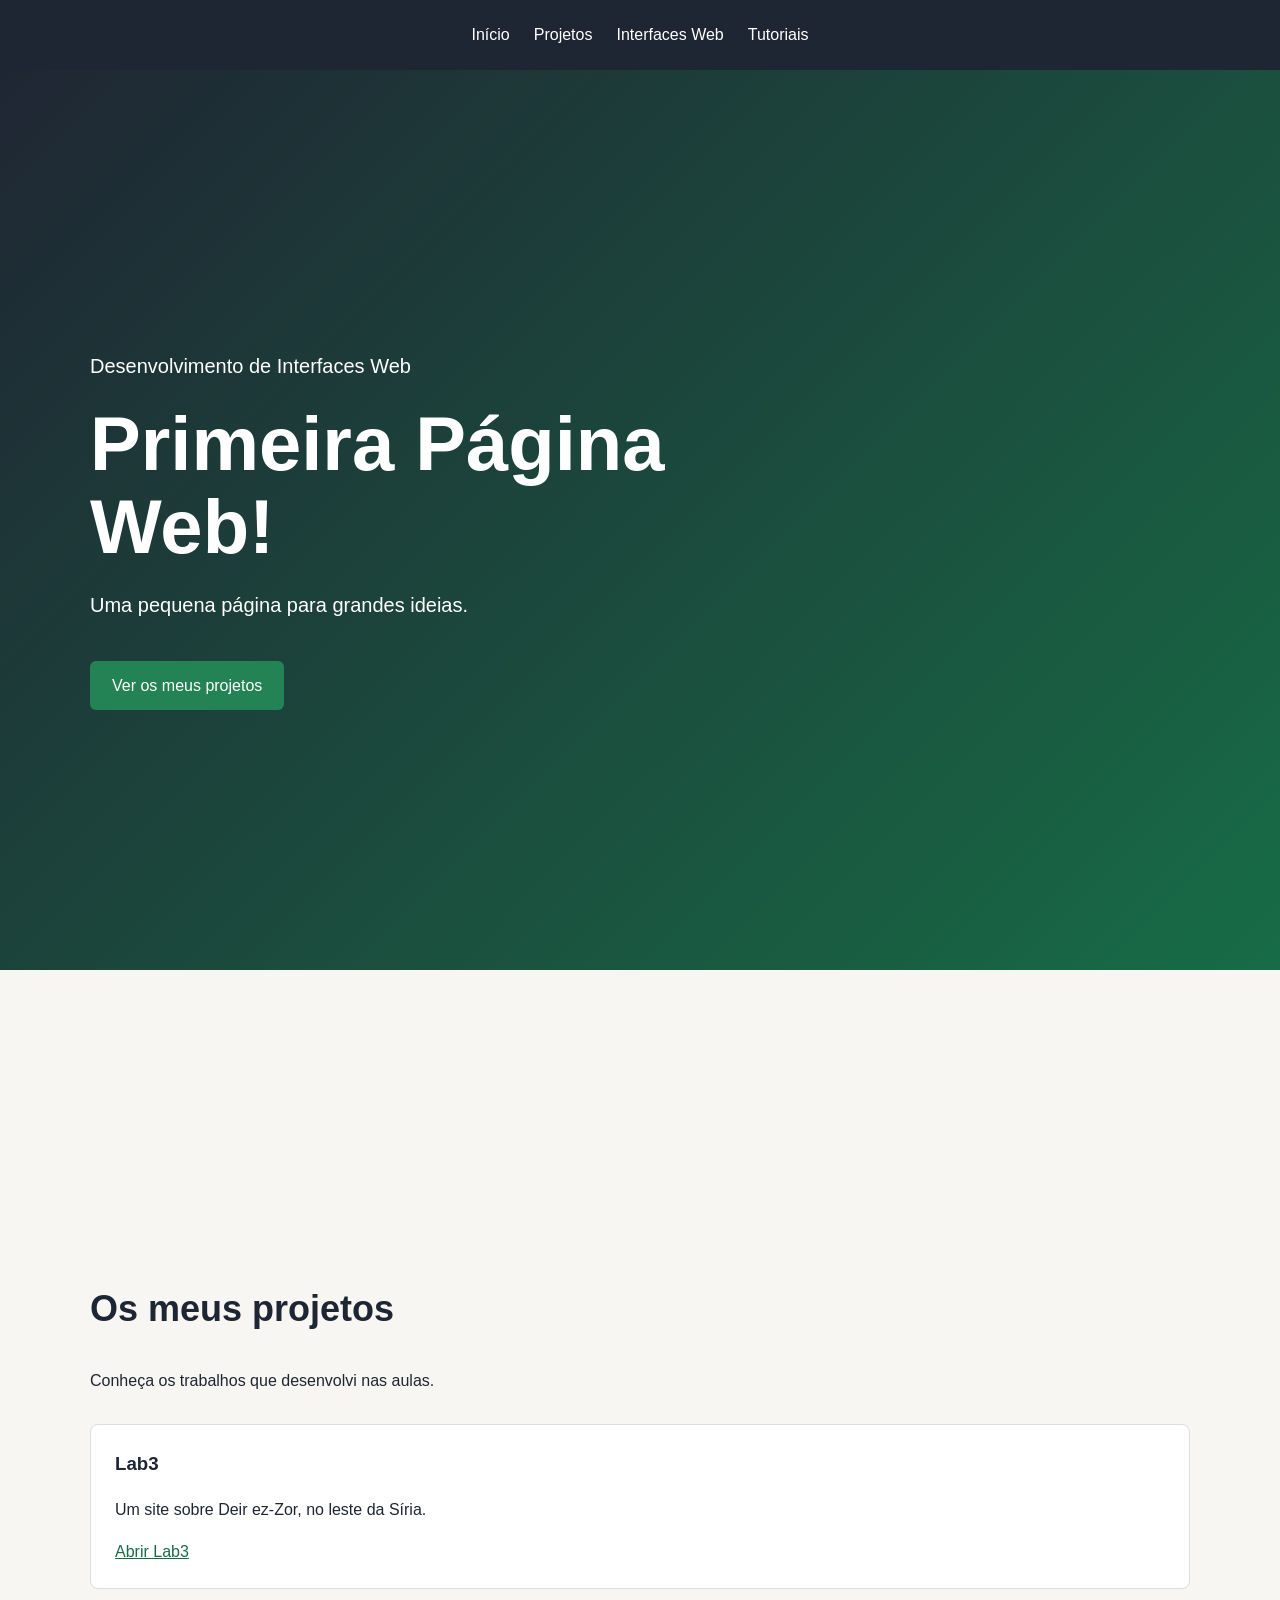
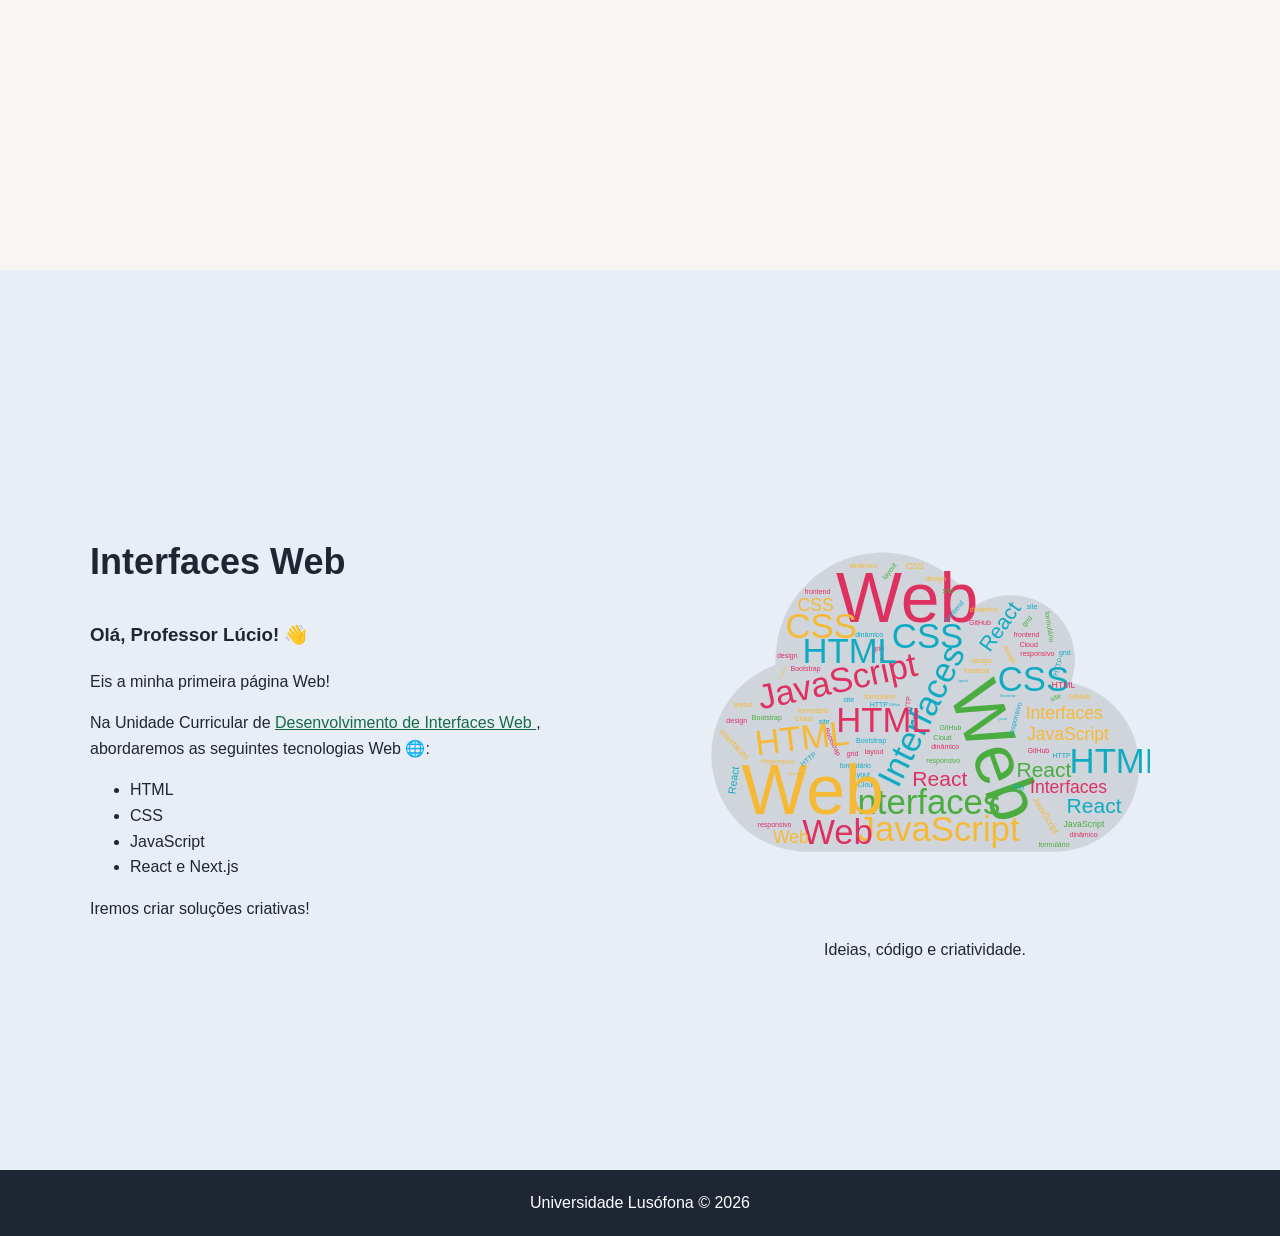
==== index.html @ bdce7a9e "lab3" ====
<!doctype html>
<html lang="pt">
  <head>
    <meta charset="utf-8" />
    <meta name="viewport" content="width=device-width, initial-scale=1" />
    <title>Primeira Página Web</title>
    <link rel="stylesheet" href="styles.css" />
  </head>

  <body>
    <header>
      <nav aria-label="Menu principal">
        <ul>
          <li><a href="#inicio">Início</a></li>
          <li><a href="#projetos">Projetos</a></li>
          <li><a href="#cadeira">Interfaces Web</a></li>
          <li><a href="tutoriais.html">Tutoriais</a></li>
        </ul>
      </nav>
    </header>

    <main>
      <section id="inicio">
        <div class="hero-conteudo">
          <p>Desenvolvimento de Interfaces Web</p>
          <h1>Primeira Página Web!</h1>
          <p>Uma pequena página para grandes ideias.</p>
          <a class="botao" href="#projetos">Ver os meus projetos</a>
        </div>
      </section>

      <section id="projetos">
        <div class="container">
          <h2>Os meus projetos</h2>
          <p>Conheça os trabalhos que desenvolvi nas aulas.</p>

          <div class="projetos-lista">
            <article class="projeto">
              <h3>Lab3</h3>
              <p>Um site sobre Deir ez-Zor, no leste da Síria.</p>
              <a href="lab3/index.html">Abrir Lab3</a>
            </article>
          </div>
        </div>
      </section>

      <section id="cadeira">
        <div class="container disciplina">
          <div class="disciplina-texto">
            <h2>Interfaces Web</h2>
            <h3>Olá, Professor Lúcio! 👋</h3>
            <p>Eis a minha primeira página Web!</p>
            <p>
              Na Unidade Curricular de
              <a
                href="https://moodle.ensinolusofona.pt/course/view.php?id=11232"
              >
                Desenvolvimento de Interfaces Web </a
              >, abordaremos as seguintes tecnologias Web &#127760;:
            </p>
            <ul>
              <li>HTML</li>
              <li>CSS</li>
              <li>JavaScript</li>
              <li>React e Next.js</li>
            </ul>
            <p>Iremos criar soluções criativas!</p>
          </div>

          <figure>
            <img src="images/diw.svg" alt="Desenvolvimento de Interfaces Web" />
            <figcaption>Ideias, código e criatividade.</figcaption>
          </figure>
        </div>
      </section>
    </main>

    <footer>
      <p>Universidade Lusófona © 2026</p>
    </footer>
  </body>
</html>
---- styles.css ----
* {
  box-sizing: border-box;
}

html {
  scroll-behavior: smooth;
}

body {
  margin: 0;
  font-family: Arial, sans-serif;
  line-height: 1.6;
  color: #1f2633;
  background-color: #f7f6f2;
}

header {
  position: sticky;
  top: 0;
  z-index: 1;
  min-height: 70px;
  display: flex;
  align-items: center;
  justify-content: center;
  background-color: #1f2633;
  color: #fff;
}

nav ul {
  display: flex;
  flex-wrap: wrap;
  justify-content: center;
  gap: 24px;
  margin: 0;
  padding: 15px;
  list-style: none;
}

nav a {
  color: inherit;
  text-decoration: none;
}

section {
  height: 100vh;
  scroll-margin-top: 70px;
}

.container {
  width: min(100% - 40px, 1100px);
  margin: 0 auto;
}

#inicio {
  display: flex;
  align-items: center;
  padding: 40px;
  color: #fff;
  background-color: #1f2633;
  background-image: linear-gradient(135deg, #1f2633, #176c46);
  background-position: center;
  background-size: cover;
  background-repeat: no-repeat;
}

.hero-conteudo {
  width: min(100%, 1100px);
  margin: 0 auto;
}

.hero-conteudo h1 {
  max-width: 750px;
  margin: 10px 0;
  font-size: clamp(40px, 7vw, 76px);
  line-height: 1.1;
}

footer p {
  margin: 0;
}

.hero-conteudo p {
  font-size: 20px;
}

.botao {
  display: inline-block;
  margin-top: 20px;
  padding: 12px 22px;
  color: #fff;
  background-color: #238355;
  text-decoration: none;
  border-radius: 6px;
}

#projetos {
  display: flex;
  align-items: center;
  background-color: #f7f6f2;
}

#projetos h2,
#cadeira h2 {
  font-size: 36px;
}

.projetos-lista {
  display: flex;
  gap: 20px;
  margin-top: 30px;
}

.projeto {
  flex: 1;
  padding: 24px;
  background-color: #fff;
  border: 1px solid #ddd;
  border-radius: 8px;
}

.projeto h3 {
  margin-top: 0;
}

.projeto a,
.disciplina a {
  color: #176c46;
}

#cadeira {
  display: flex;
  align-items: center;
  background-color: #e8eef5;
}

.disciplina {
  display: flex;
  align-items: center;
  gap: 40px;
}

.disciplina-texto,
.disciplina figure {
  flex: 1;
}

.disciplina figure {
  margin: 0;
  text-align: center;
}

.disciplina img {
  display: block;
  width: 100%;
  max-height: 450px;
  object-fit: contain;
}

.disciplina figcaption {
  margin-top: 10px;
}

footer {
  padding: 20px;
  color: #fff;
  background-color: #1f2633;
  text-align: center;
}

@media (width <= 720px) {
  #projetos,
  #cadeira {
    height: auto;
    min-height: 100vh;
    padding: 50px 0;
  }

  .projetos-lista,
  .disciplina {
    flex-direction: column;
  }

  .projeto {
    width: 100%;
  }

  #inicio {
    padding: 25px;
  }
}
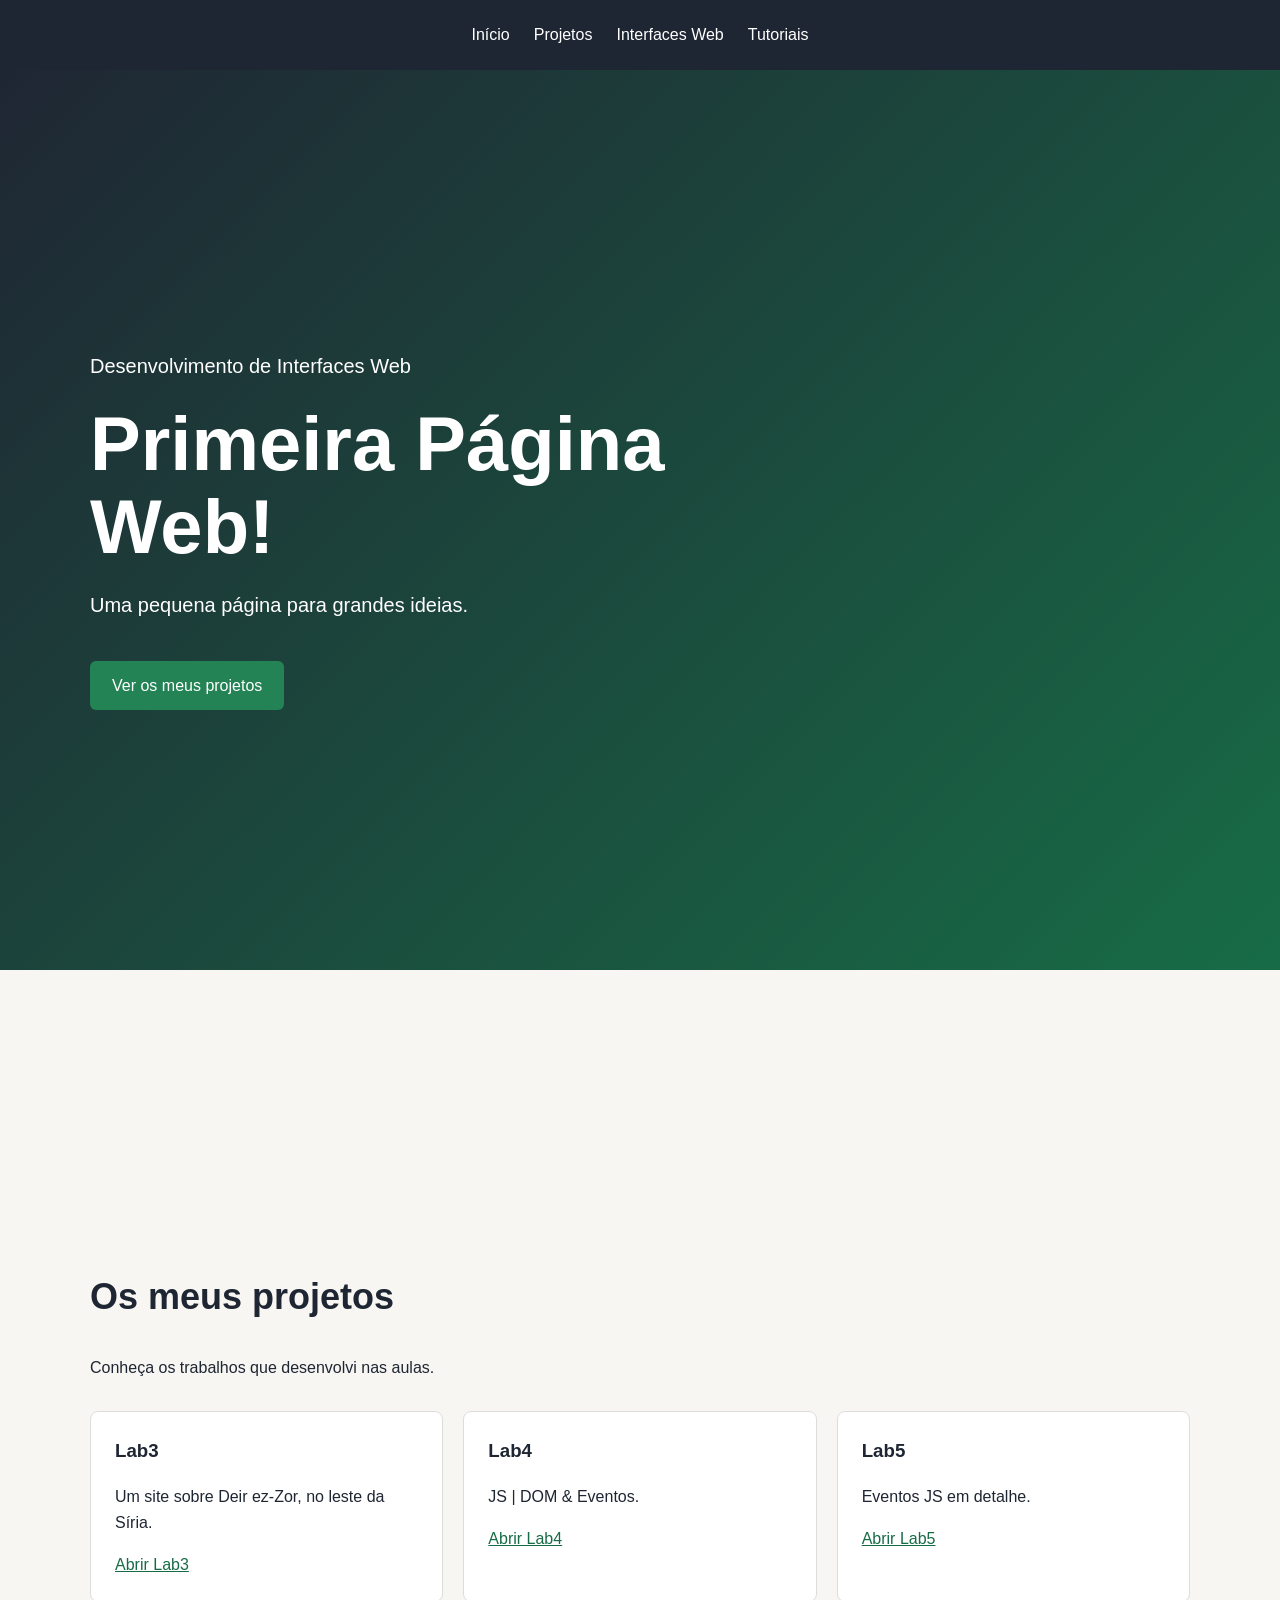
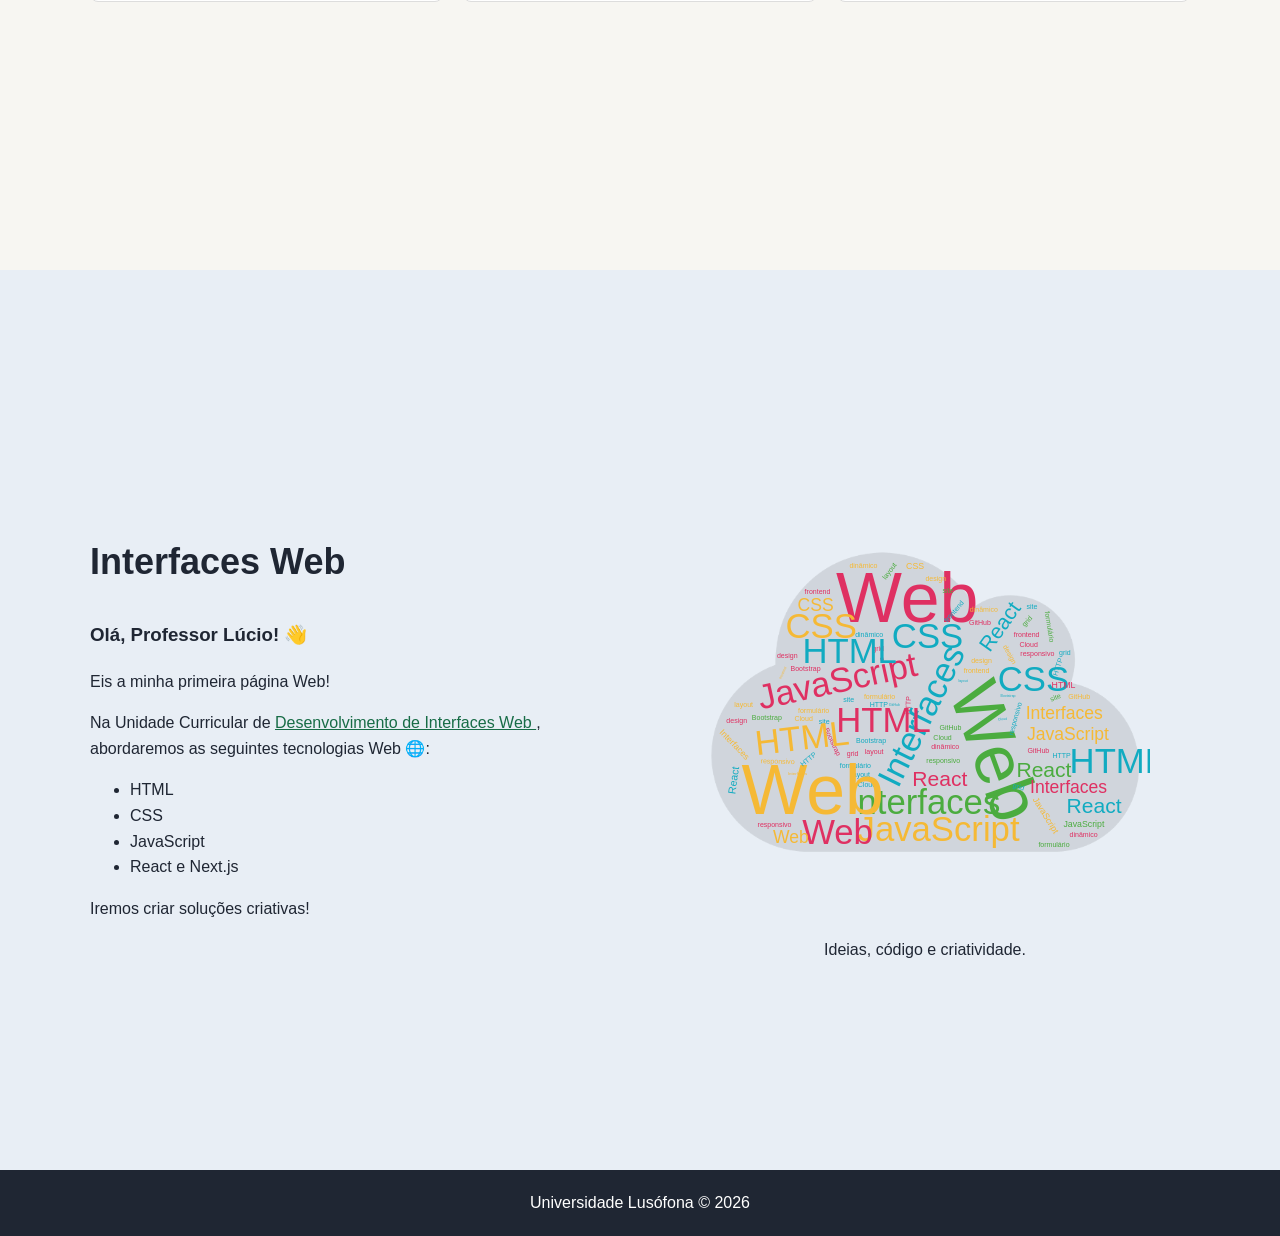
==== commit ea246ebe: "lab4andlab5" ====
--- a/index.html
+++ b/index.html
@@ -40,6 +40,18 @@
               <p>Um site sobre Deir ez-Zor, no leste da Síria.</p>
               <a href="lab3/index.html">Abrir Lab3</a>
             </article>
+
+            <article class="projeto">
+              <h3>Lab4</h3>
+              <p>JS | DOM &amp; Eventos.</p>
+              <a href="lab4/index.html">Abrir Lab4</a>
+            </article>
+
+            <article class="projeto">
+              <h3>Lab5</h3>
+              <p>Eventos JS em detalhe.</p>
+              <a href="lab5/index.html">Abrir Lab5</a>
+            </article>
           </div>
         </div>
       </section>
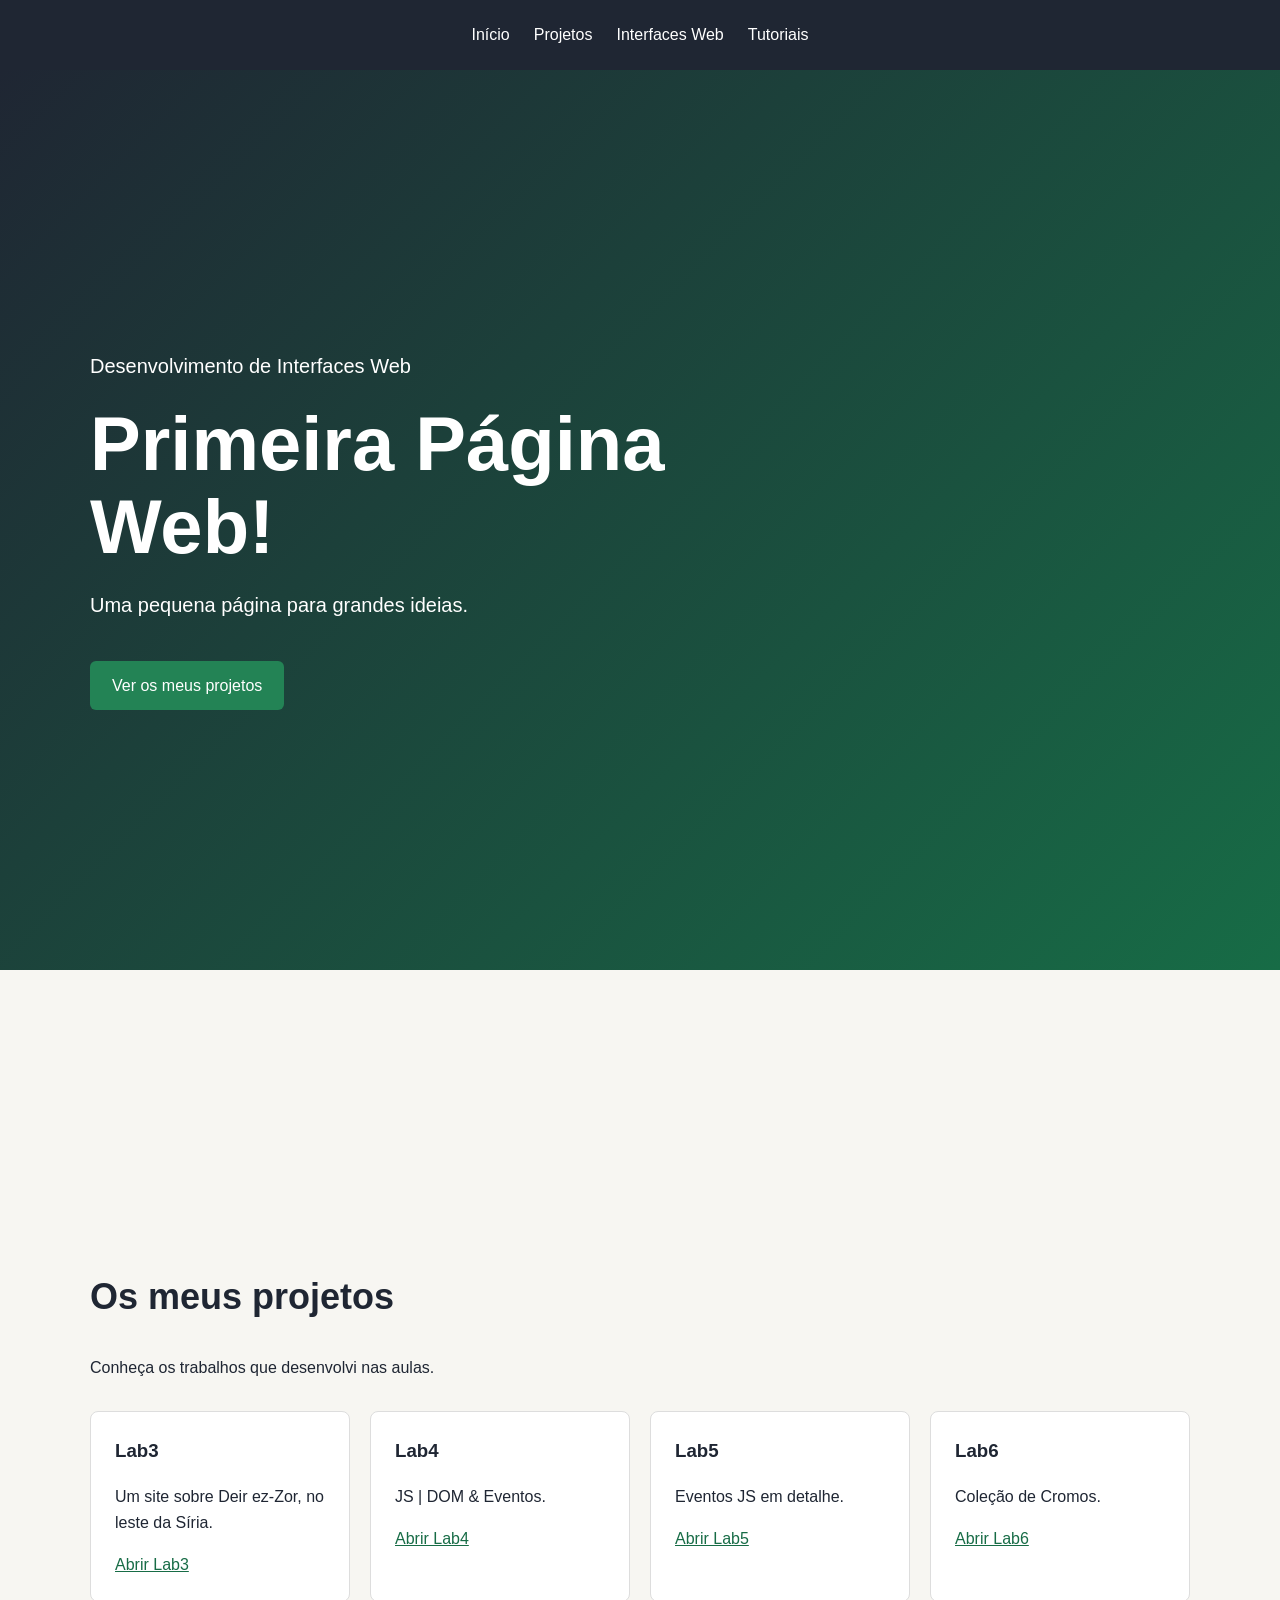
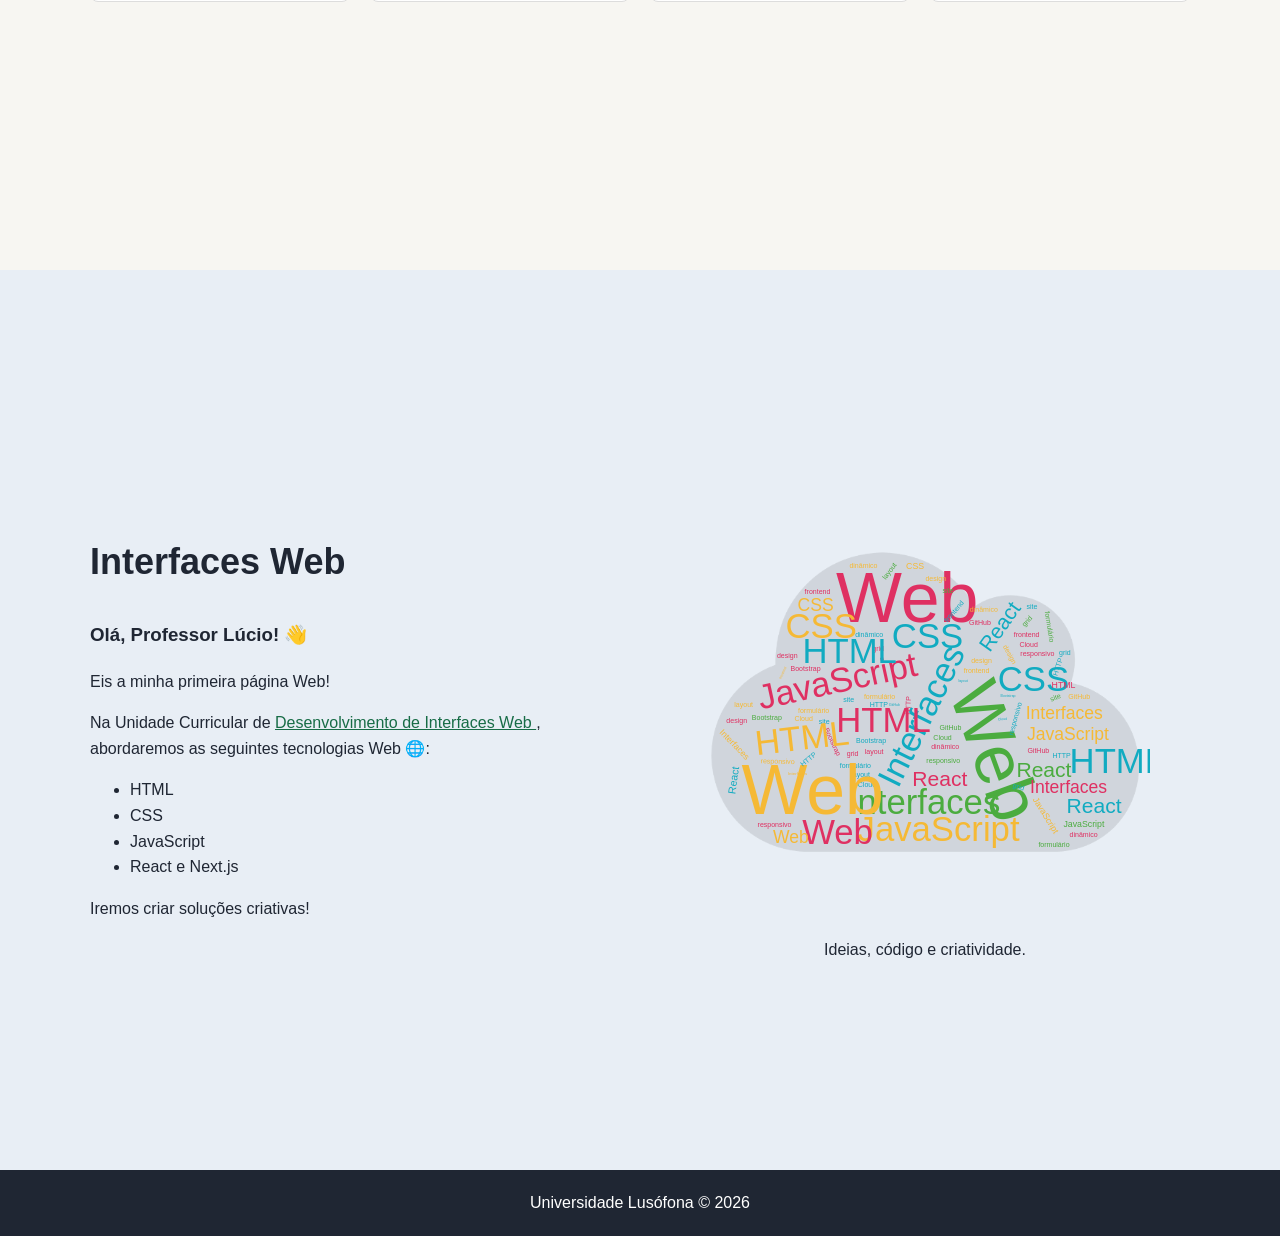
==== commit c89f0dea: "Fix HTML validation and remove unused variable" ====
--- a/index.html
+++ b/index.html
@@ -52,6 +52,12 @@
               <p>Eventos JS em detalhe.</p>
               <a href="lab5/index.html">Abrir Lab5</a>
             </article>
+
+            <article class="projeto">
+              <h3>Lab6</h3>
+              <p>Coleção de Cromos.</p>
+              <a href="lab6/index.html">Abrir Lab6</a>
+            </article>
           </div>
         </div>
       </section>
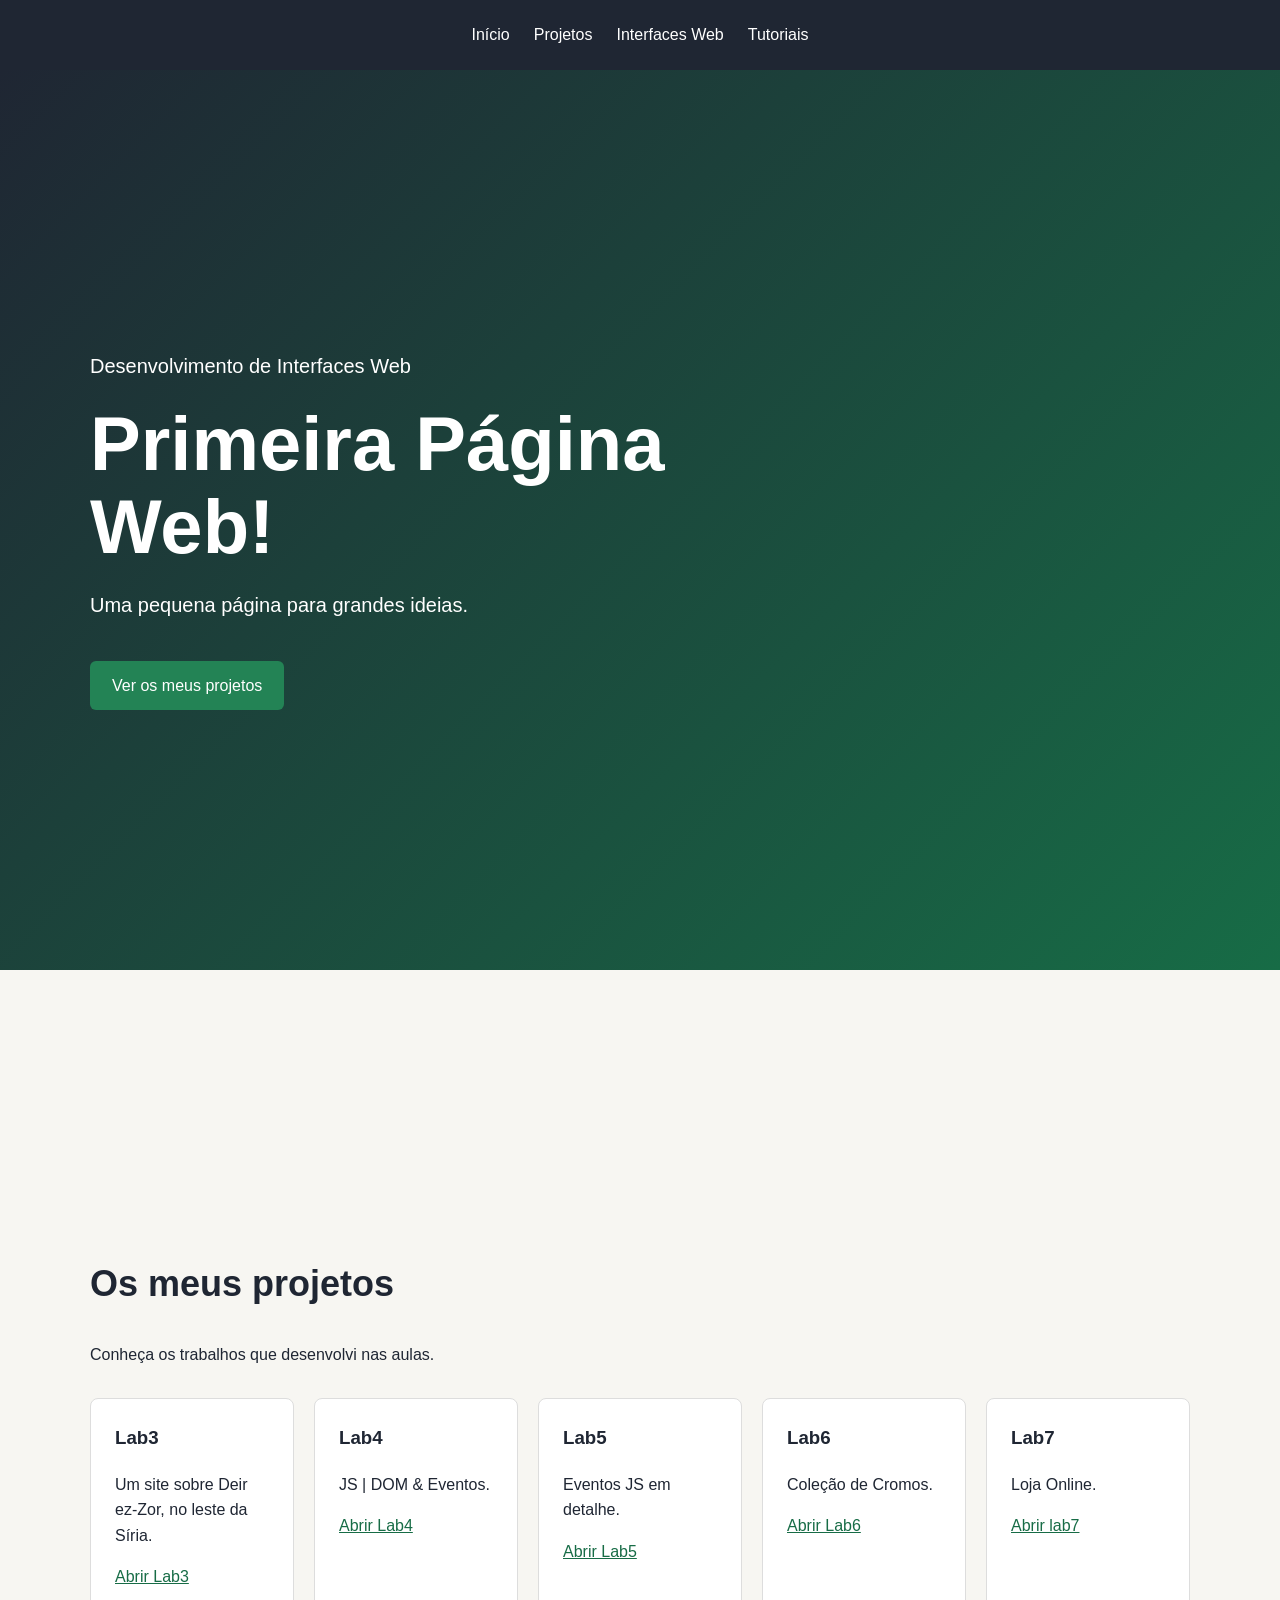
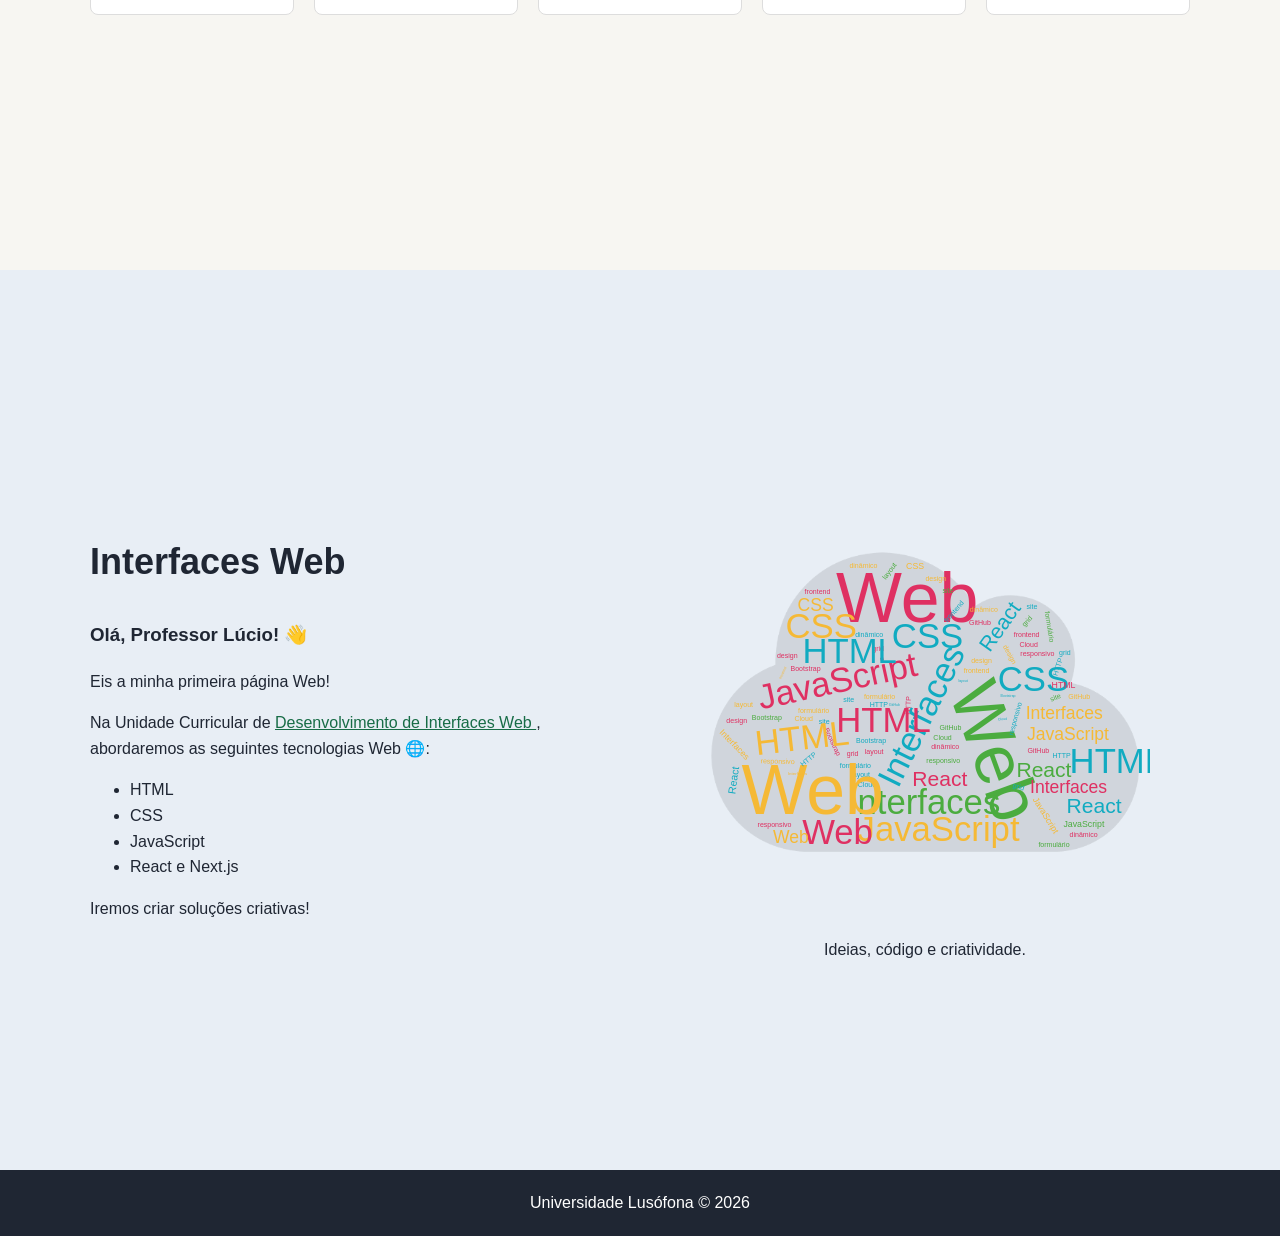
==== commit 7130d5c2: "addicionar lab7 loja online" ====
--- a/index.html
+++ b/index.html
@@ -58,6 +58,12 @@
               <p>Coleção de Cromos.</p>
               <a href="lab6/index.html">Abrir Lab6</a>
             </article>
+
+            <article class="projeto">
+              <h3>Lab7</h3>
+              <p>Loja Online.</p>
+              <a href="lab7/index.html">Abrir lab7</a>
+            </article>
           </div>
         </div>
       </section>
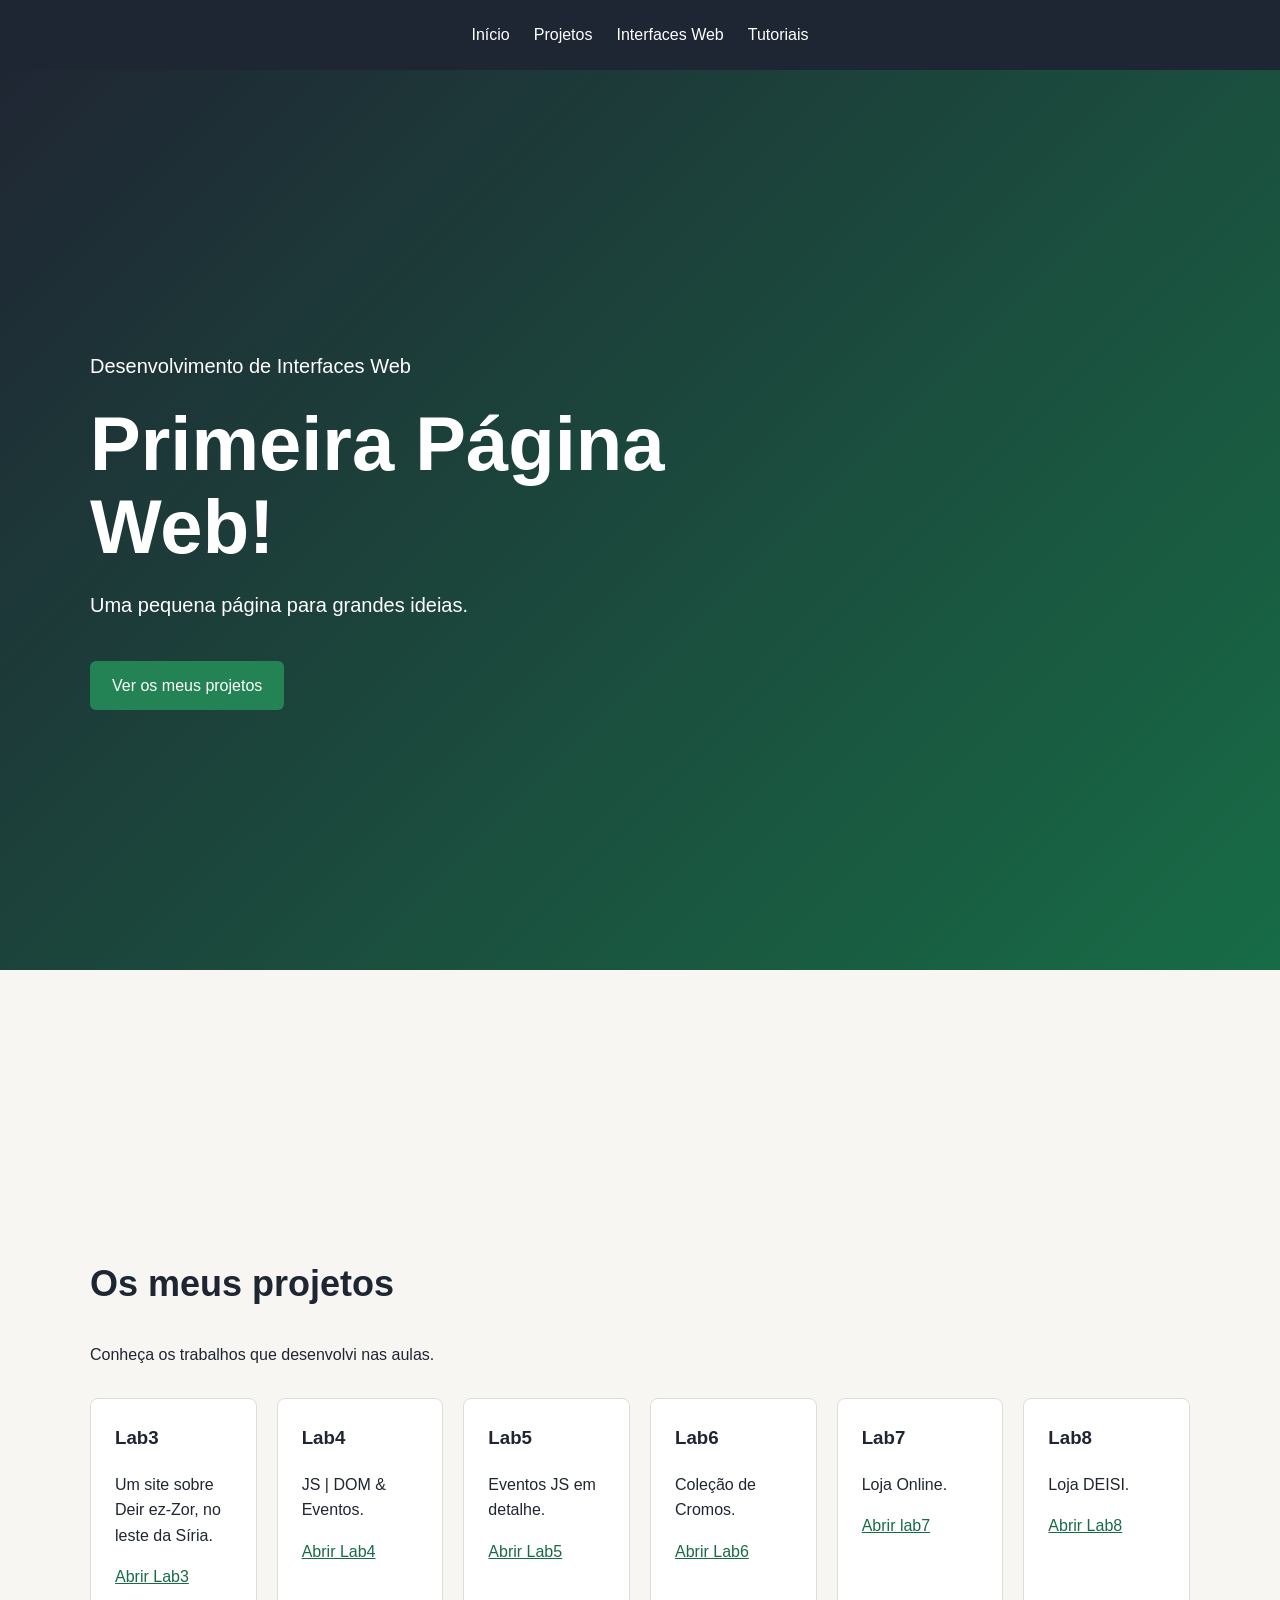
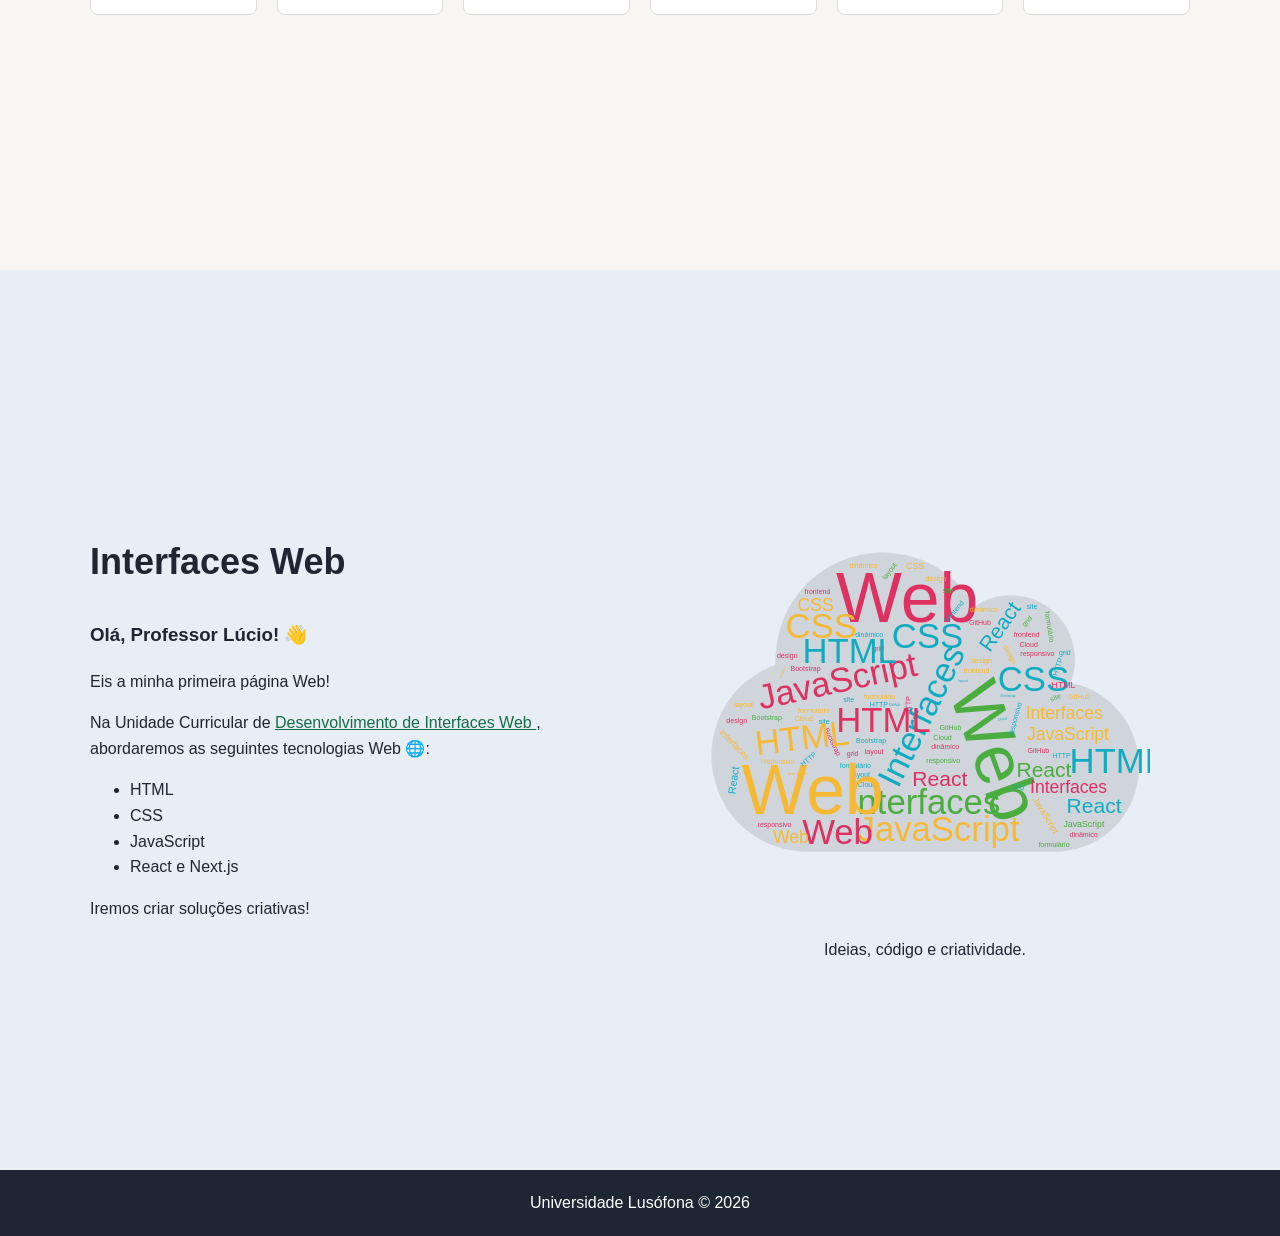
==== commit 76d55611: "Lab 8- Loja Parte 2" ====
--- a/index.html
+++ b/index.html
@@ -64,6 +64,12 @@
               <p>Loja Online.</p>
               <a href="lab7/index.html">Abrir lab7</a>
             </article>
+
+            <article class="projeto">
+              <h3>Lab8</h3>
+              <p>Loja DEISI.</p>
+              <a href="lab8/index.html">Abrir Lab8</a>
+            </article>
           </div>
         </div>
       </section>
